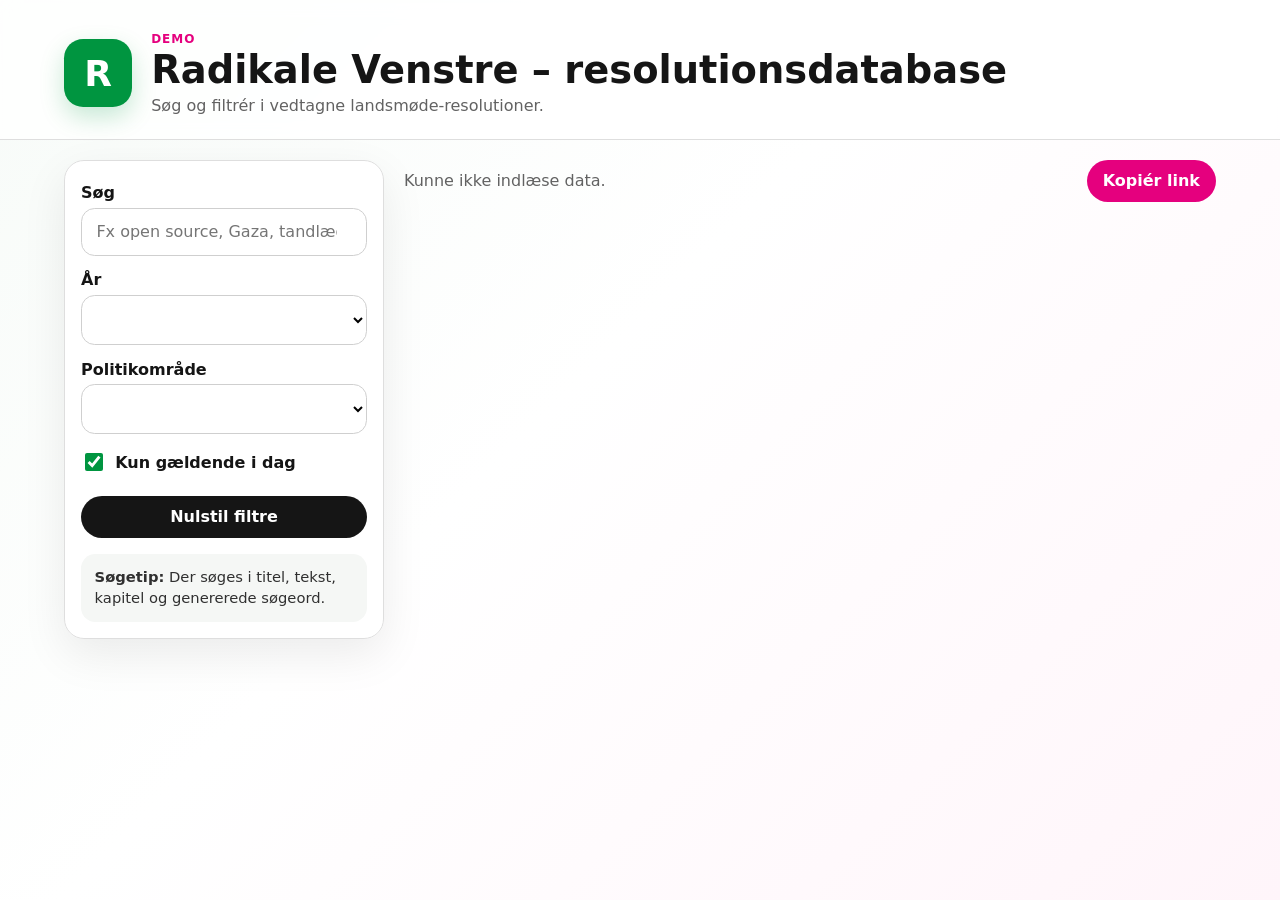
==== public/index.html @ 6293a239 "Add imported sources" ====
<!doctype html>
<html lang="da">
<head>
  <meta charset="utf-8" />
  <meta name="viewport" content="width=device-width, initial-scale=1" />
  <title>Radikale Venstre – resolutionsdatabase</title>
  <link rel="stylesheet" href="style.css" />
</head>
<body>
  <header class="site-header">
    <div class="brand-mark" aria-hidden="true">R</div>
    <div>
      <p class="eyebrow">Demo</p>
      <h1>Radikale Venstre – resolutionsdatabase</h1>
      <p class="lede">Søg og filtrér i vedtagne landsmøde-resolutioner.</p>
    </div>
  </header>

  <main class="layout">
    <aside class="panel filters" aria-label="Filtre">
      <label for="search">Søg</label>
      <input id="search" type="search" placeholder="Fx open source, Gaza, tandlæge…" autocomplete="off" />

      <div class="filter-row">
        <label for="year">År</label>
        <select id="year"></select>
      </div>

      <div class="filter-row">
        <label for="chapter">Politikområde</label>
        <select id="chapter"></select>
      </div>

      <label class="checkbox">
        <input id="activeOnly" type="checkbox" checked />
        Kun gældende i dag
      </label>

      <button id="reset" type="button">Nulstil filtre</button>

      <div class="hint">
        <strong>Søgetip:</strong> Der søges i titel, tekst, kapitel og genererede søgeord.
      </div>
    </aside>

    <section class="content">
      <div class="toolbar">
        <p id="summary" class="summary">Indlæser…</p>
        <button id="copyLink" type="button">Kopiér link</button>
      </div>
      <div id="results" class="results" aria-live="polite"></div>
    </section>
  </main>

  <dialog id="detailsDialog">
    <article class="details">
      <button class="close" id="closeDialog" aria-label="Luk">×</button>
      <p id="detailMeta" class="meta"></p>
      <h2 id="detailTitle"></h2>
      <div id="detailBody" class="body-text"></div>
      <div id="detailKeywords" class="tags"></div>
    </article>
  </dialog>

  <script src="app.js"></script>
</body>
</html>
---- public/style.css ----
/*
 * Radikale Venstre resolutions demo styling.
 *
 * The CSS is intentionally plain and framework-free. The page should look clean
 * enough for a prototype, but still be easy to inspect and modify in IntelliJ.
 * Colour variables are collected at the top so a later branding pass can adjust
 * the visual identity without hunting through the whole file.
 */

/* Global design tokens and typography. */
:root {
  --rv-green: #009540;
  --rv-magenta: #e5007e;
  --ink: #151515;
  --muted: #626262;
  --line: #dedede;
  --surface: #ffffff;
  --soft: #f5f7f5;
  --soft-magenta: #fff1f8;
  --shadow: 0 16px 45px rgba(0,0,0,.08);
  font-family: system-ui, -apple-system, BlinkMacSystemFont, "Segoe UI", sans-serif;
}

/* Predictable sizing makes the responsive layout easier to maintain. */
* { box-sizing: border-box; }

body {
  margin: 0;
  color: var(--ink);
  background: linear-gradient(135deg, #f7fbf8 0%, #ffffff 44%, #fff5fa 100%);
  min-height: 100vh;
}

/* Header: party mark, page title and short explanatory text. */
.site-header {
  display: flex;
  gap: 1.2rem;
  align-items: center;
  padding: 2rem clamp(1rem, 5vw, 4rem) 1.5rem;
  border-bottom: 1px solid var(--line);
  background: rgba(255,255,255,.82);
  backdrop-filter: blur(10px);
}

.brand-mark {
  display: grid;
  place-items: center;
  width: 4.25rem;
  height: 4.25rem;
  border-radius: 1.2rem;
  background: var(--rv-green);
  color: white;
  font-weight: 850;
  font-size: 2.25rem;
  box-shadow: 0 10px 25px rgba(0,149,64,.22);
}

h1 { margin: 0; font-size: clamp(1.7rem, 3vw, 2.75rem); line-height: 1.05; }
.eyebrow { margin: 0 0 .25rem; color: var(--rv-magenta); font-weight: 750; text-transform: uppercase; letter-spacing: .08em; font-size: .75rem; }
.lede { margin: .35rem 0 0; color: var(--muted); }

/* Main two-column layout: sticky filters on the left, results on the right. */
.layout {
  display: grid;
  grid-template-columns: minmax(240px, 320px) 1fr;
  gap: 1.25rem;
  padding: 1.25rem clamp(1rem, 5vw, 4rem) 3rem;
}

.panel, .result-card, dialog article {
  background: rgba(255,255,255,.94);
  border: 1px solid var(--line);
  border-radius: 1.25rem;
  box-shadow: var(--shadow);
}

/* Filter panel stays visible on larger screens while users scroll results. */
.filters {
  position: sticky;
  top: 1rem;
  align-self: start;
  padding: 1rem;
}

label { display: block; font-weight: 720; margin: .4rem 0 .35rem; }
/* Form controls are deliberately large for quick filtering during demos. */
input[type="search"], select {
  width: 100%;
  border: 1px solid #cfcfcf;
  border-radius: .85rem;
  padding: .85rem .9rem;
  font: inherit;
  background: white;
}

input[type="search"]:focus, select:focus {
  outline: 3px solid rgba(229,0,126,.18);
  border-color: var(--rv-magenta);
}

.filter-row { margin-top: .9rem; }
.checkbox { display: flex; gap: .6rem; align-items: center; margin-top: 1rem; font-weight: 620; }
.checkbox input { width: 1.1rem; height: 1.1rem; accent-color: var(--rv-green); }
button {
  border: 0;
  border-radius: 999px;
  padding: .72rem 1rem;
  font: inherit;
  font-weight: 760;
  cursor: pointer;
  background: var(--rv-green);
  color: white;
}
#reset { width: 100%; margin-top: 1rem; background: var(--ink); }
#copyLink { background: var(--rv-magenta); white-space: nowrap; }
button:hover { filter: brightness(.96); }

.hint {
  margin-top: 1rem;
  padding: .85rem;
  border-radius: .9rem;
  color: #303030;
  background: var(--soft);
  font-size: .92rem;
  line-height: 1.4;
}

/* Result toolbar: count summary and shareable-link button. */
.toolbar {
  display: flex;
  align-items: center;
  justify-content: space-between;
  gap: 1rem;
  margin-bottom: 1rem;
}
.summary { color: var(--muted); margin: 0; }
.results { display: grid; gap: .85rem; }

/* Individual result cards in the search result list. */
.result-card {
  padding: 1rem;
  display: grid;
  gap: .6rem;
}
.result-card h2 {
  margin: 0;
  font-size: 1.1rem;
}
.result-card h2 button {
  all: unset;
  cursor: pointer;
  font-weight: 810;
  line-height: 1.25;
}
.result-card h2 button:hover { color: var(--rv-magenta); }
.meta { color: var(--muted); font-size: .9rem; margin: 0; }
.excerpt { margin: 0; color: #282828; line-height: 1.48; }
mark { background: #ffe066; padding: 0 .08em; border-radius: .2em; }
.tags { display: flex; flex-wrap: wrap; gap: .35rem; }
.tag {
  border-radius: 999px;
  background: var(--soft-magenta);
  color: #7c0044;
  padding: .28rem .55rem;
  font-size: .78rem;
  font-weight: 680;
}
.valid { color: var(--rv-green); font-weight: 760; }
.expired { color: #8b3b00; font-weight: 760; }

.empty {
  padding: 2rem;
  text-align: center;
  border: 1px dashed var(--line);
  border-radius: 1.25rem;
  background: rgba(255,255,255,.8);
  color: var(--muted);
}

/* Native dialog element used for full resolution details. */
dialog {
  width: min(860px, calc(100vw - 2rem));
  border: 0;
  padding: 0;
  background: transparent;
}
dialog::backdrop { background: rgba(0,0,0,.42); }
.details { position: relative; padding: 1.3rem; max-height: 82vh; overflow: auto; }
.details h2 { margin: .2rem 2rem 1rem 0; }
.close {
  position: absolute;
  top: .85rem;
  right: .85rem;
  width: 2.2rem;
  height: 2.2rem;
  padding: 0;
  background: var(--ink);
  font-size: 1.5rem;
}
.body-text { white-space: pre-wrap; line-height: 1.6; }

/* Single-column layout on phones and narrow windows. */
@media (max-width: 760px) {
  /* Header: party mark, page title and short explanatory text. */
.site-header { align-items: flex-start; }
  .brand-mark { width: 3.2rem; height: 3.2rem; font-size: 1.7rem; border-radius: .95rem; }
  /* Main two-column layout: sticky filters on the left, results on the right. */
.layout { grid-template-columns: 1fr; }
  /* Filter panel stays visible on larger screens while users scroll results. */
.filters { position: static; }
  /* Result toolbar: count summary and shareable-link button. */
.toolbar { align-items: stretch; flex-direction: column; }
  #copyLink { width: 100%; }
}
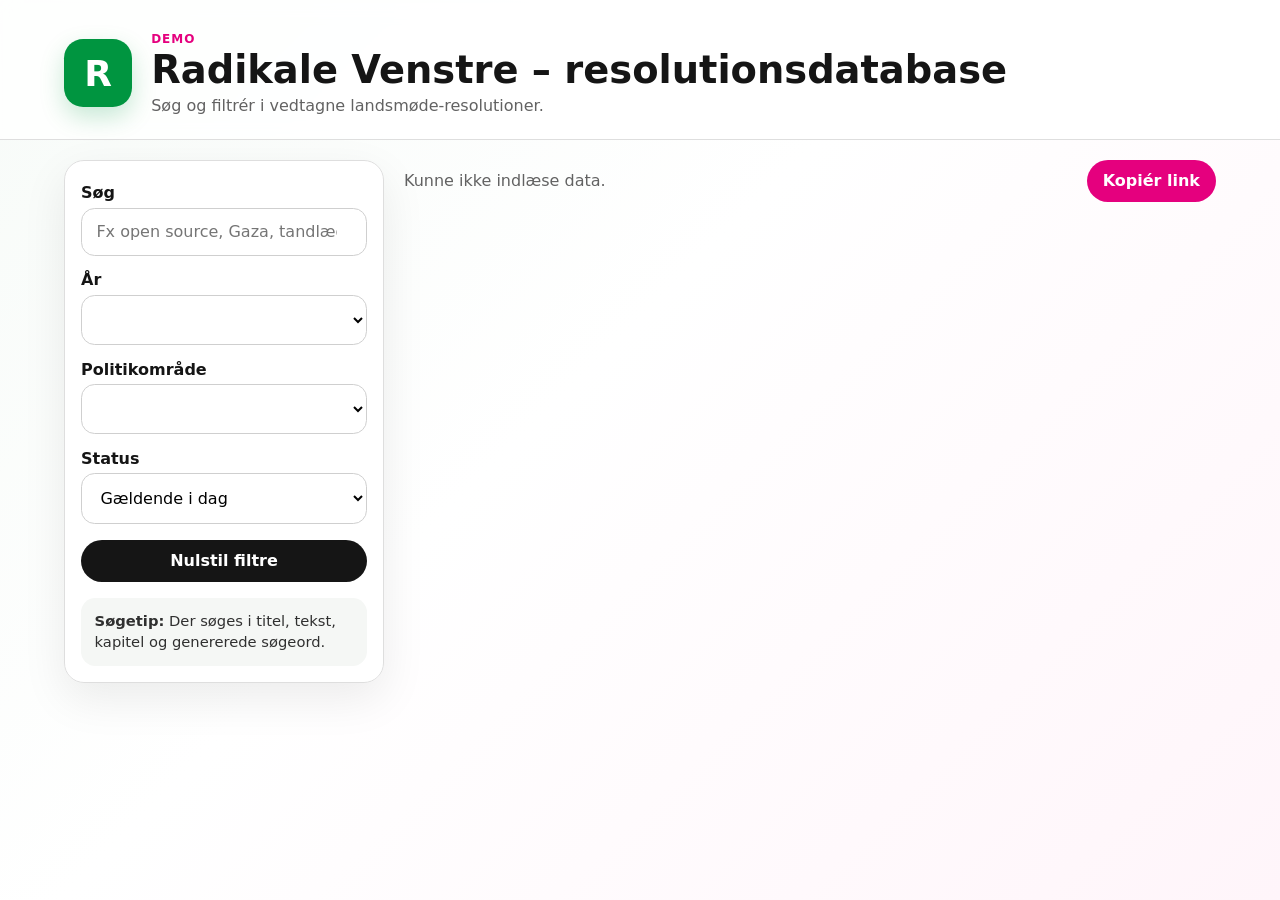
==== commit 6cca0a7b: "Ændret til at have fire status for resolutionsgyldighed" ====
--- a/public/index.html
+++ b/public/index.html
@@ -31,10 +31,15 @@
         <select id="chapter"></select>
       </div>
 
-      <label class="checkbox">
-        <input id="activeOnly" type="checkbox" checked />
-        Kun gældende i dag
-      </label>
+      <div class="filter-row">
+        <label for="status">Status</label>
+        <select id="status">
+          <option value="current">Gældende i dag</option>
+          <option value="all">Alle</option>
+          <option value="expires-this-year">Udløber i år</option>
+          <option value="expired">Ikke længere gældende</option>
+        </select>
+      </div>
 
       <button id="reset" type="button">Nulstil filtre</button>
 
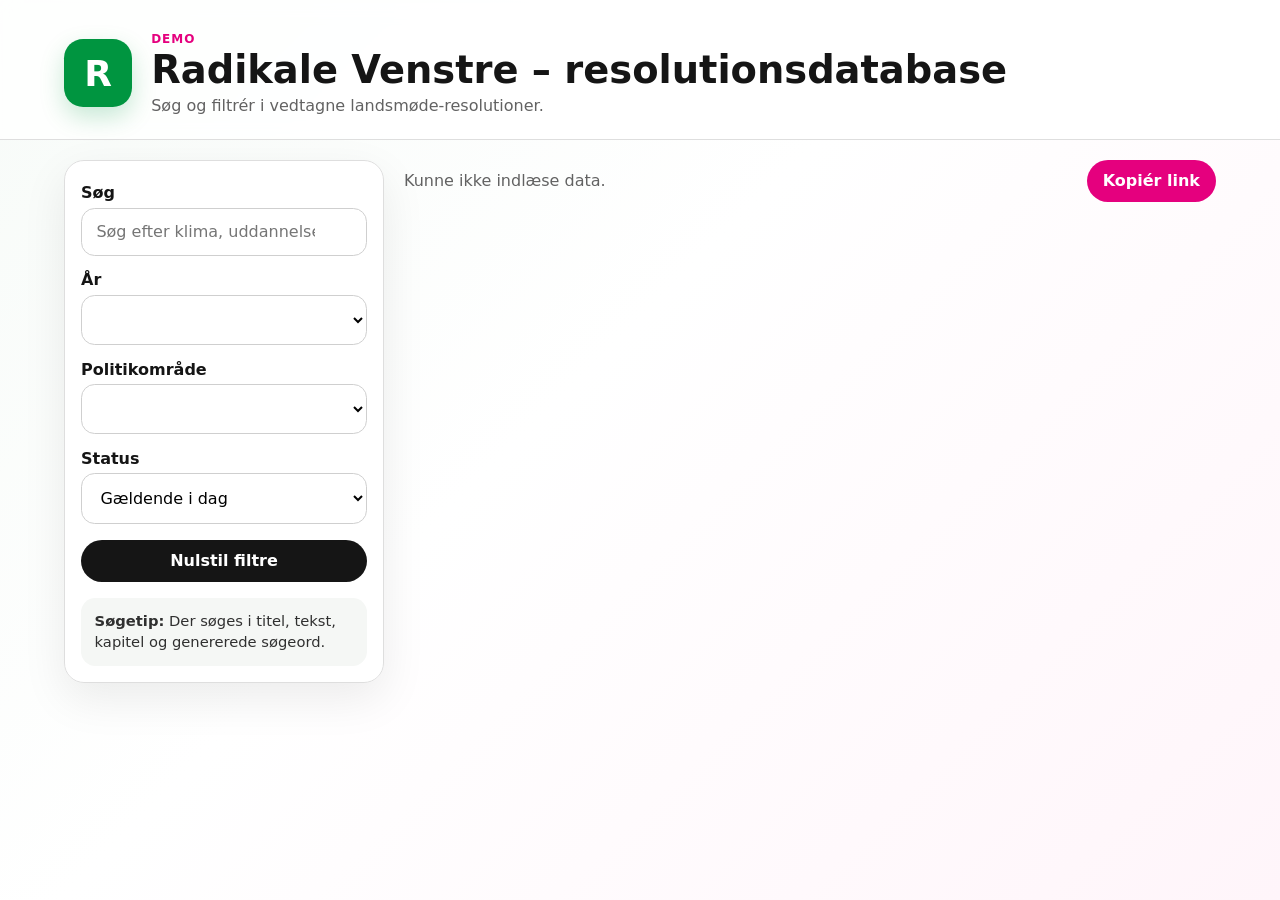
==== commit b8ae1df9: "Første skud på noget autocomplete i søgefeltet. Ikke helt termer nok" ====
--- a/public/index.html
+++ b/public/index.html
@@ -19,7 +19,27 @@
   <main class="layout">
     <aside class="panel filters" aria-label="Filtre">
       <label for="search">Søg</label>
-      <input id="search" type="search" placeholder="Fx open source, Gaza, tandlæge…" autocomplete="off" />
+      <input
+        id="search"
+        type="search"
+        list="searchSuggestions"
+        placeholder="Søg efter klima, uddannelse, demokrati, sundhed, EU …"
+        autocomplete="off"
+      />
+      <datalist id="searchSuggestions">
+        <option value="klima"></option>
+        <option value="uddannelse"></option>
+        <option value="demokrati"></option>
+        <option value="sundhed"></option>
+        <option value="EU"></option>
+        <option value="børn"></option>
+        <option value="unge"></option>
+        <option value="arbejdsmarked"></option>
+        <option value="integration"></option>
+        <option value="natur"></option>
+        <option value="trafik"></option>
+        <option value="økonomi"></option>
+      </datalist>
 
       <div class="filter-row">
         <label for="year">År</label>
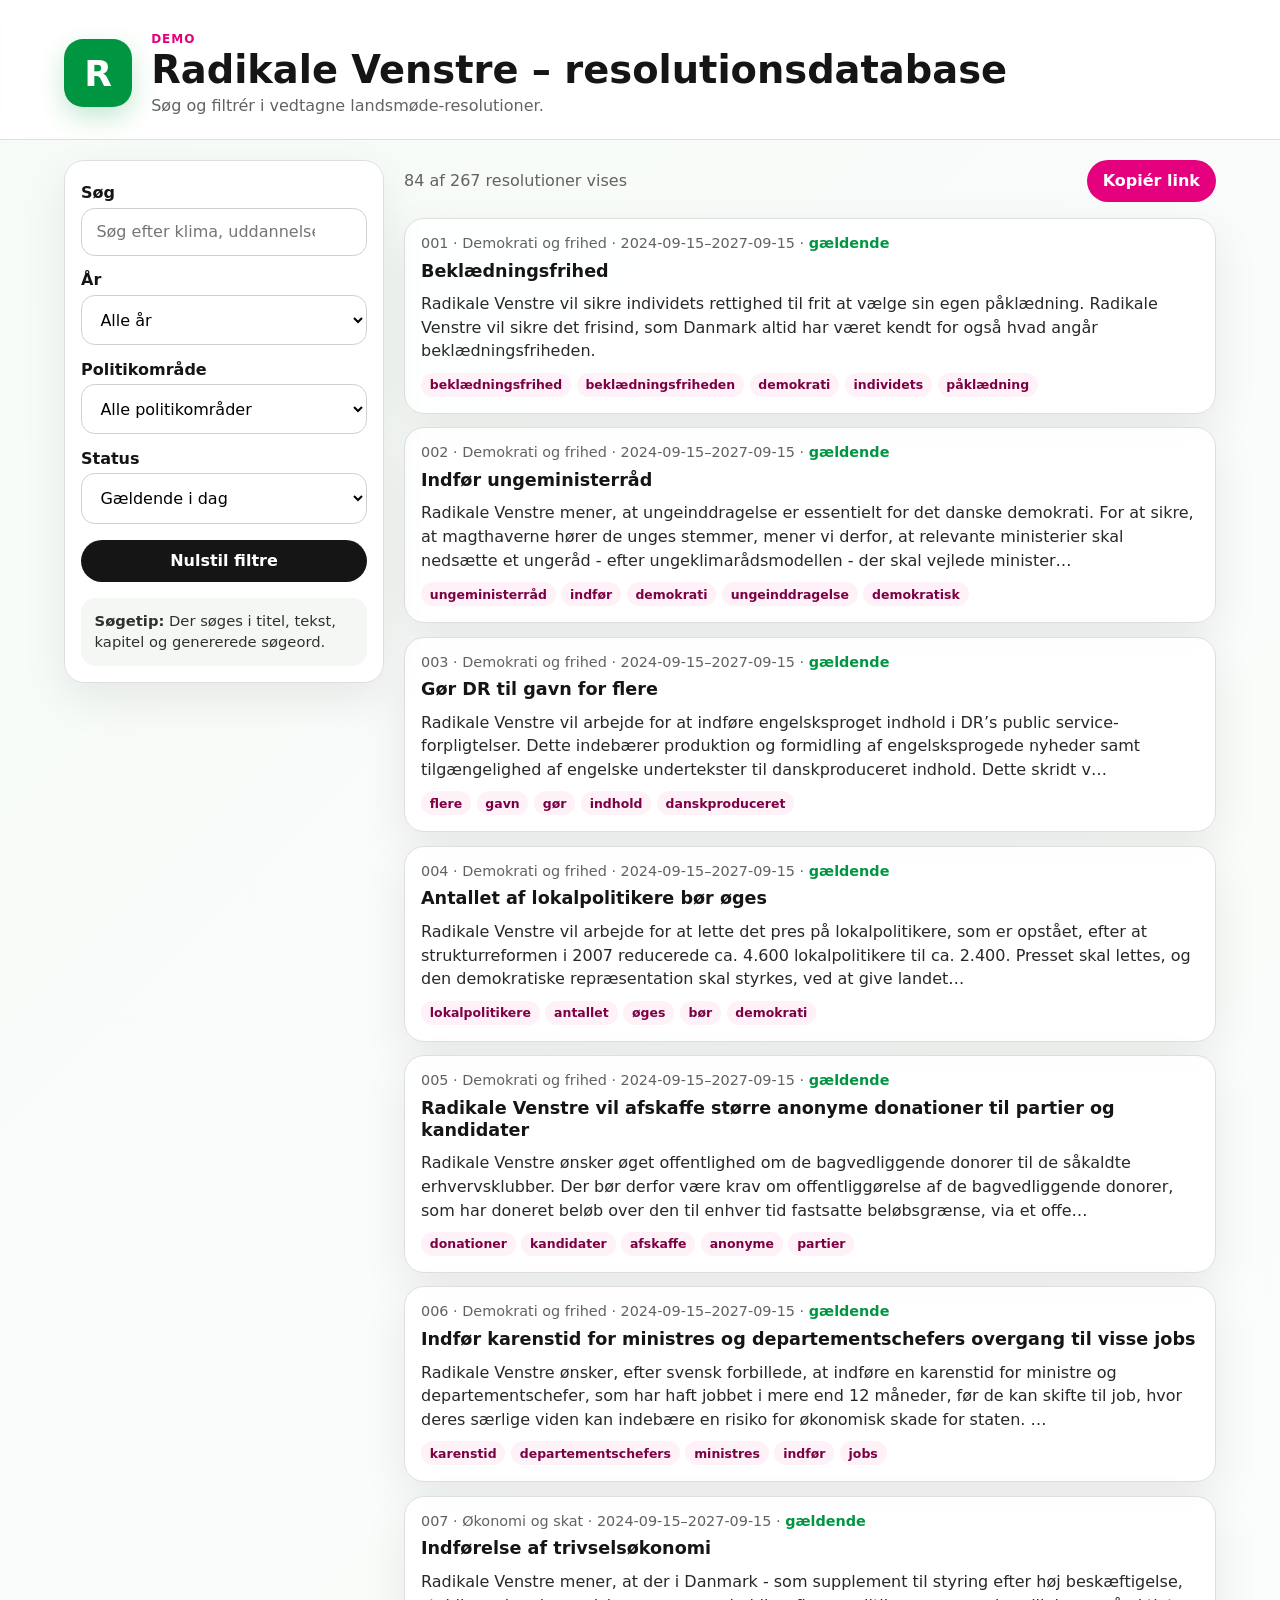
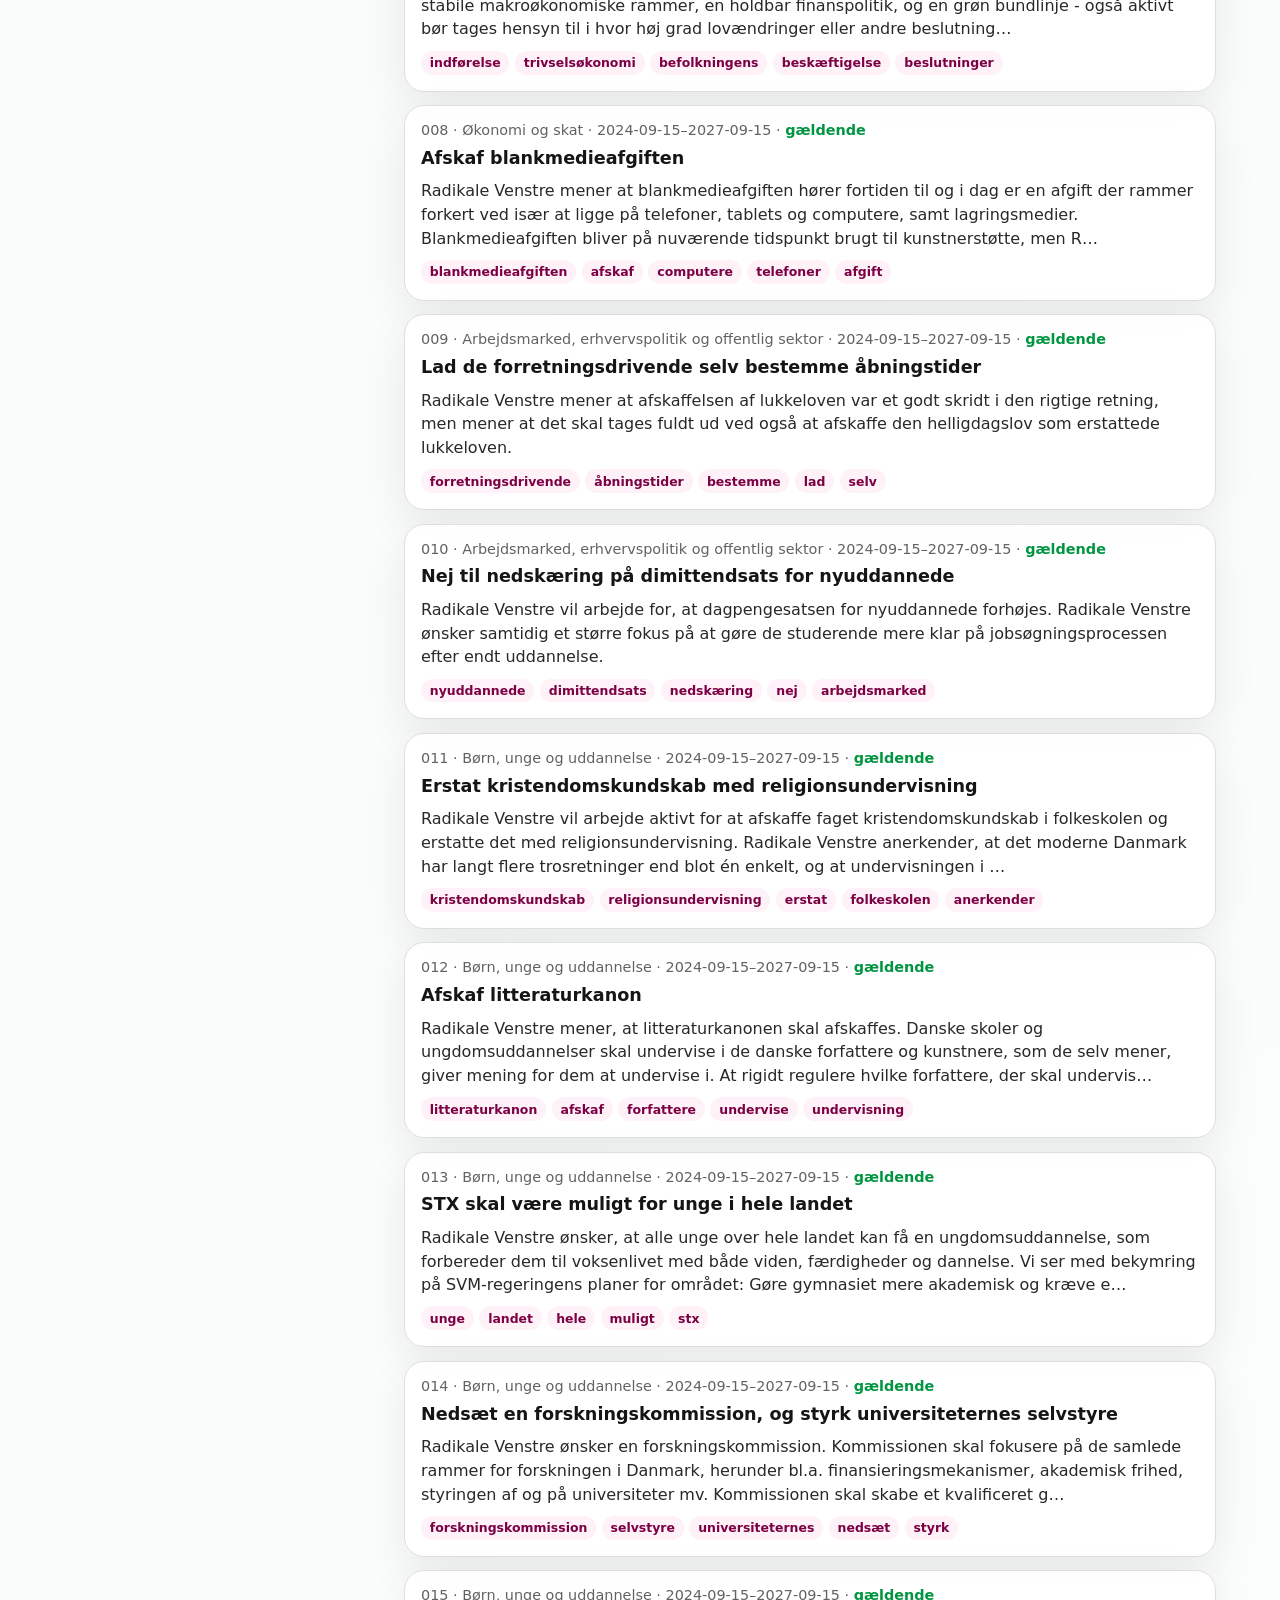
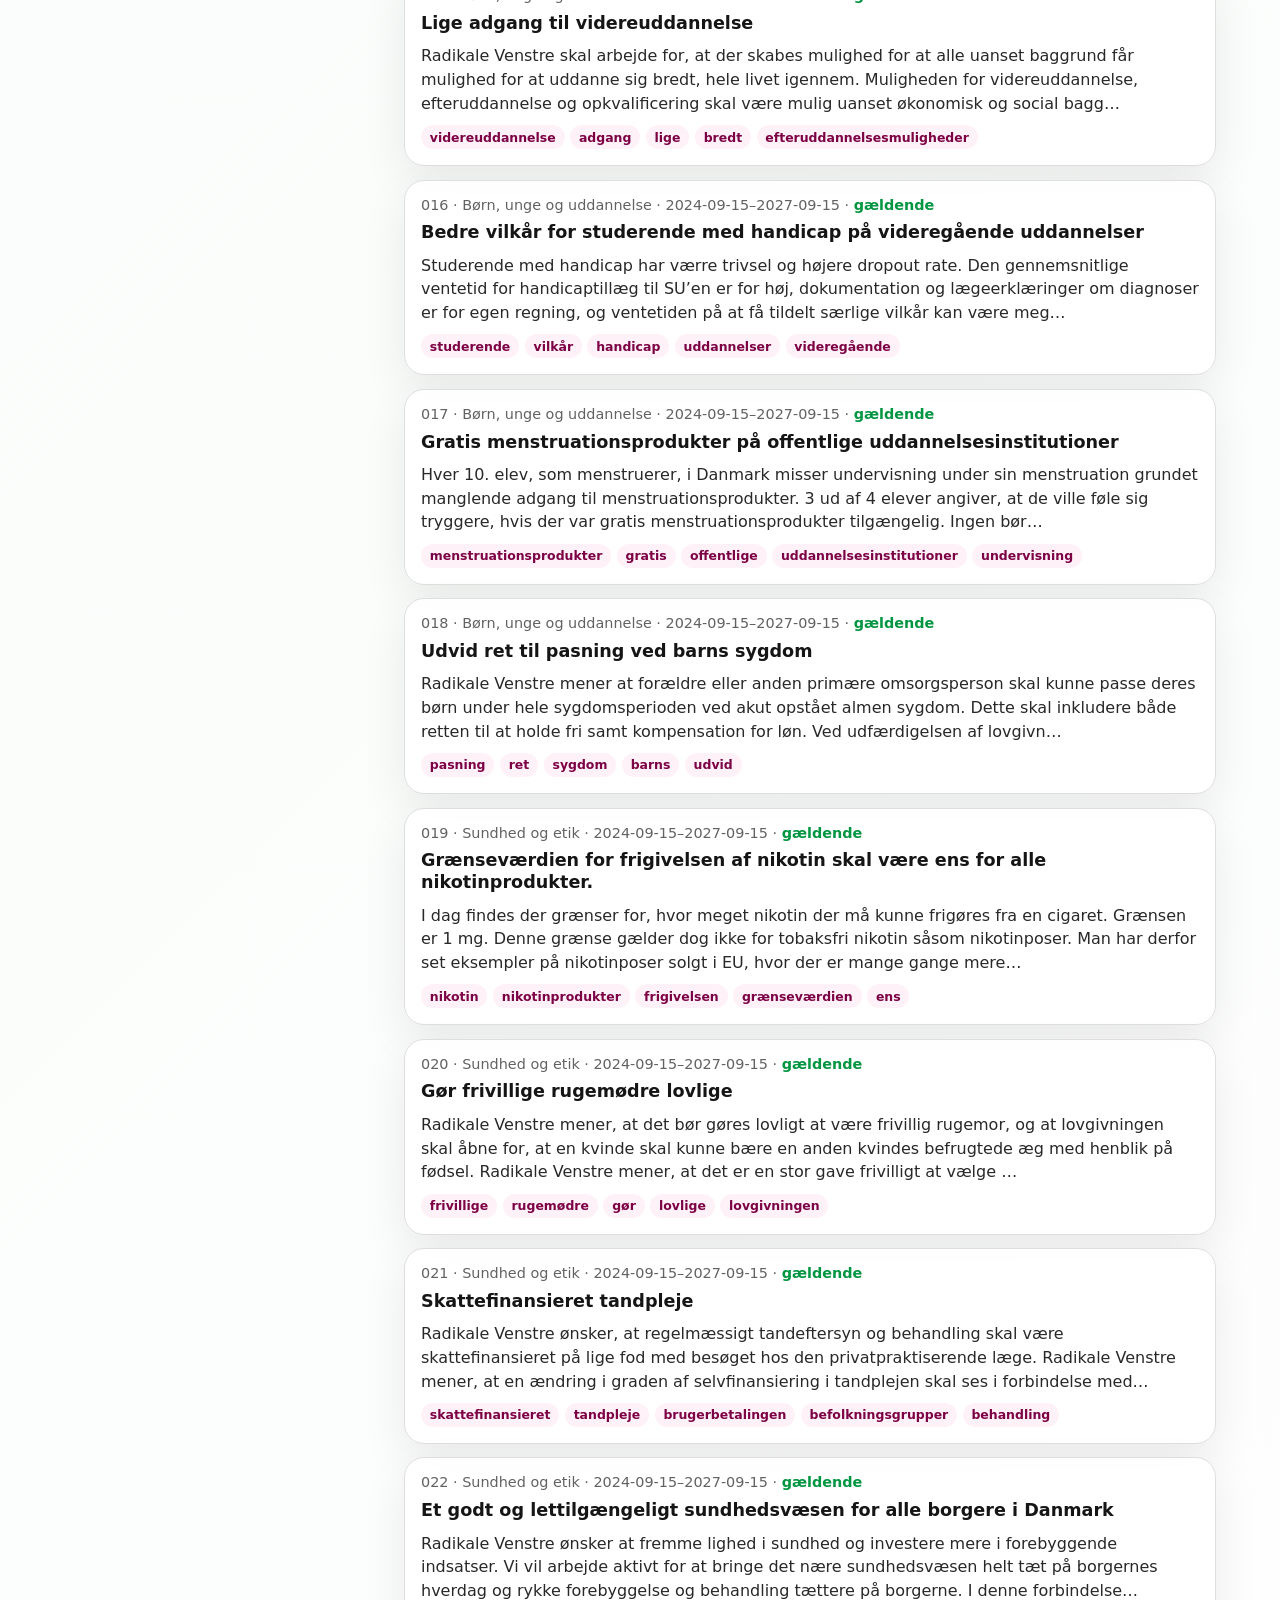
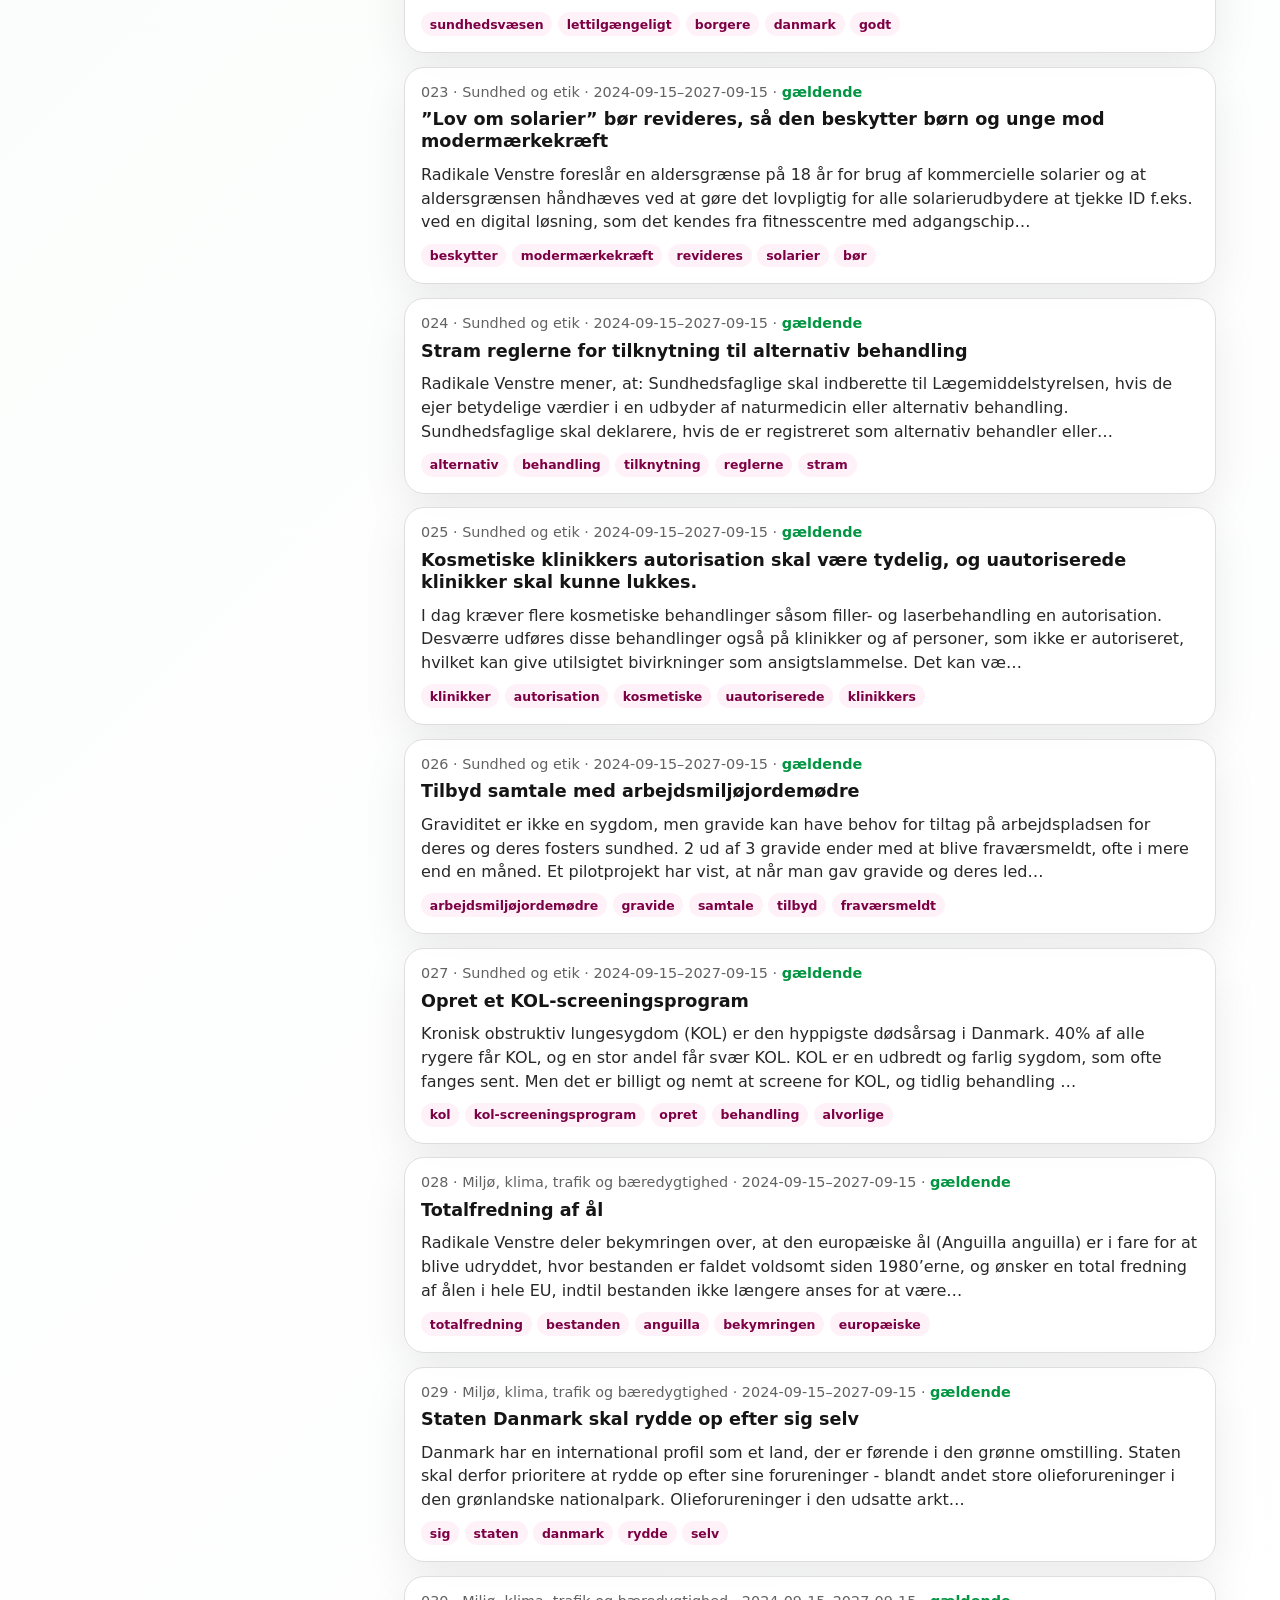
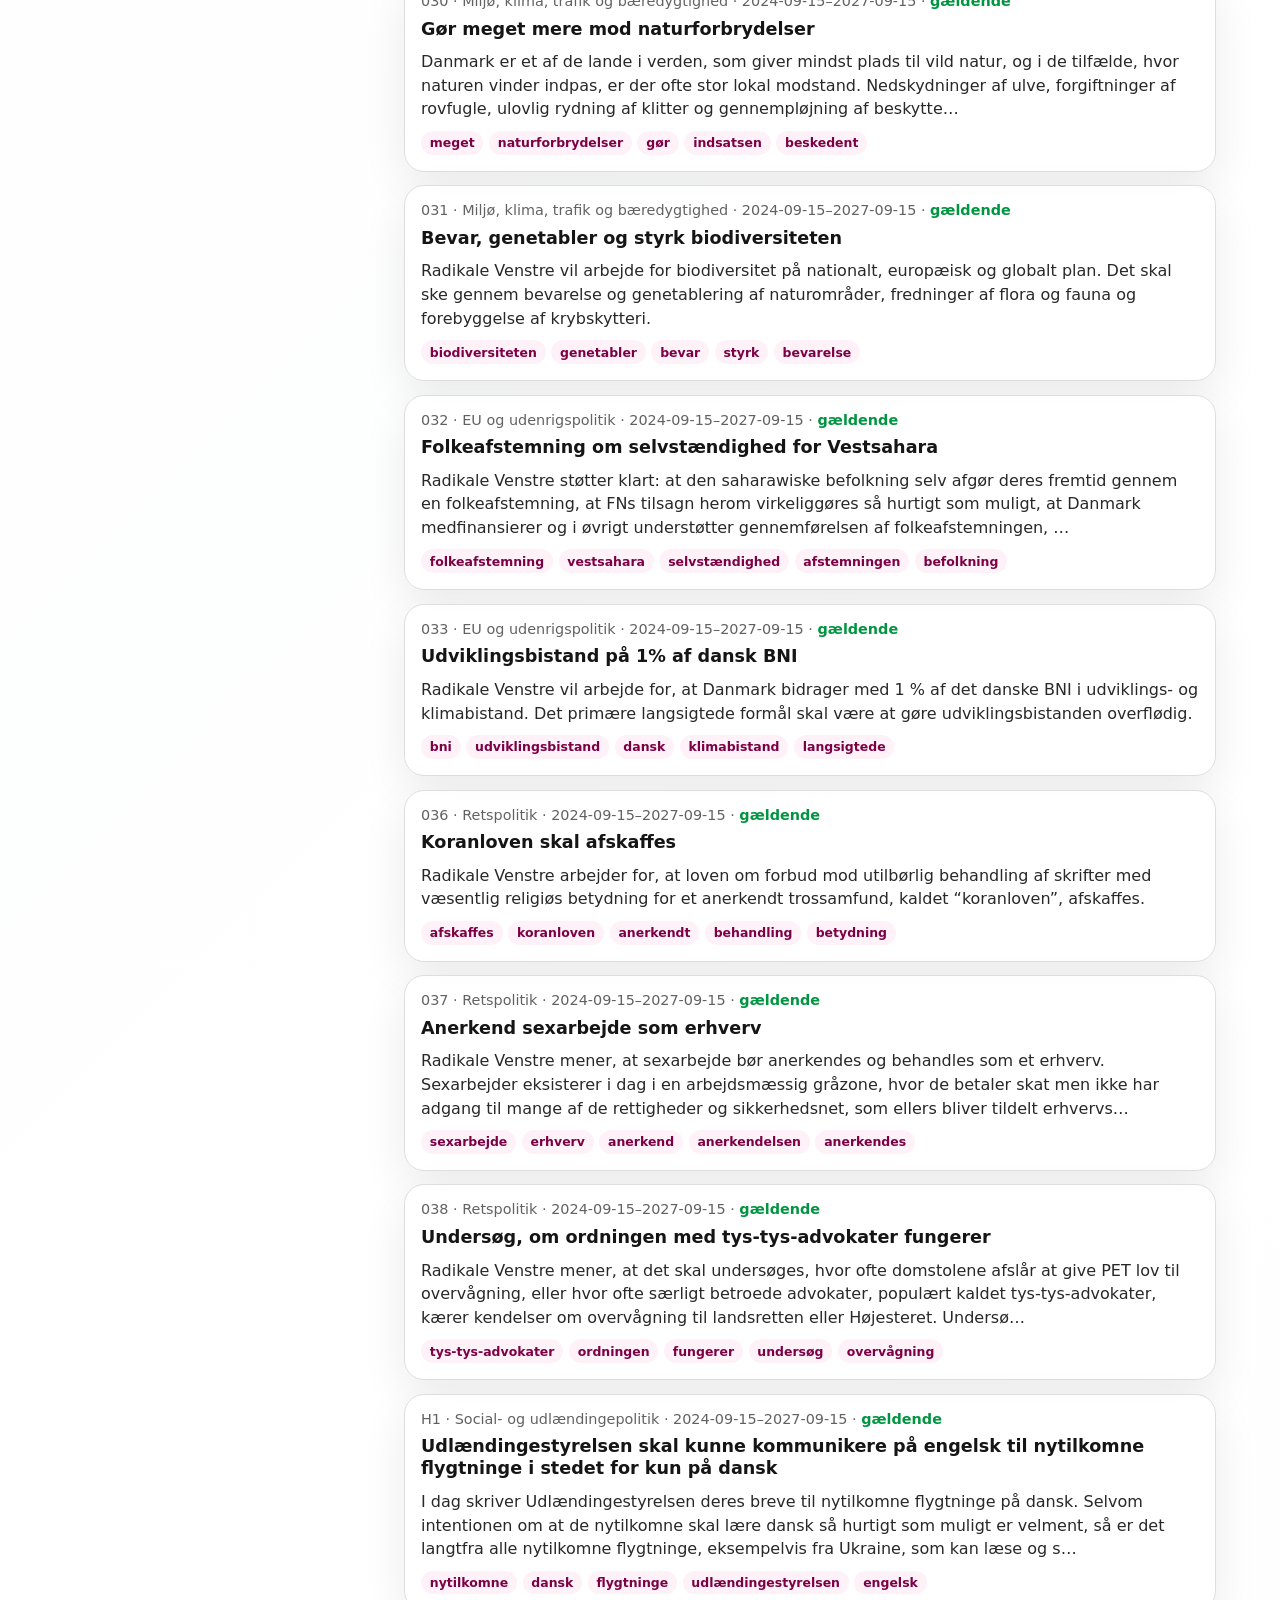
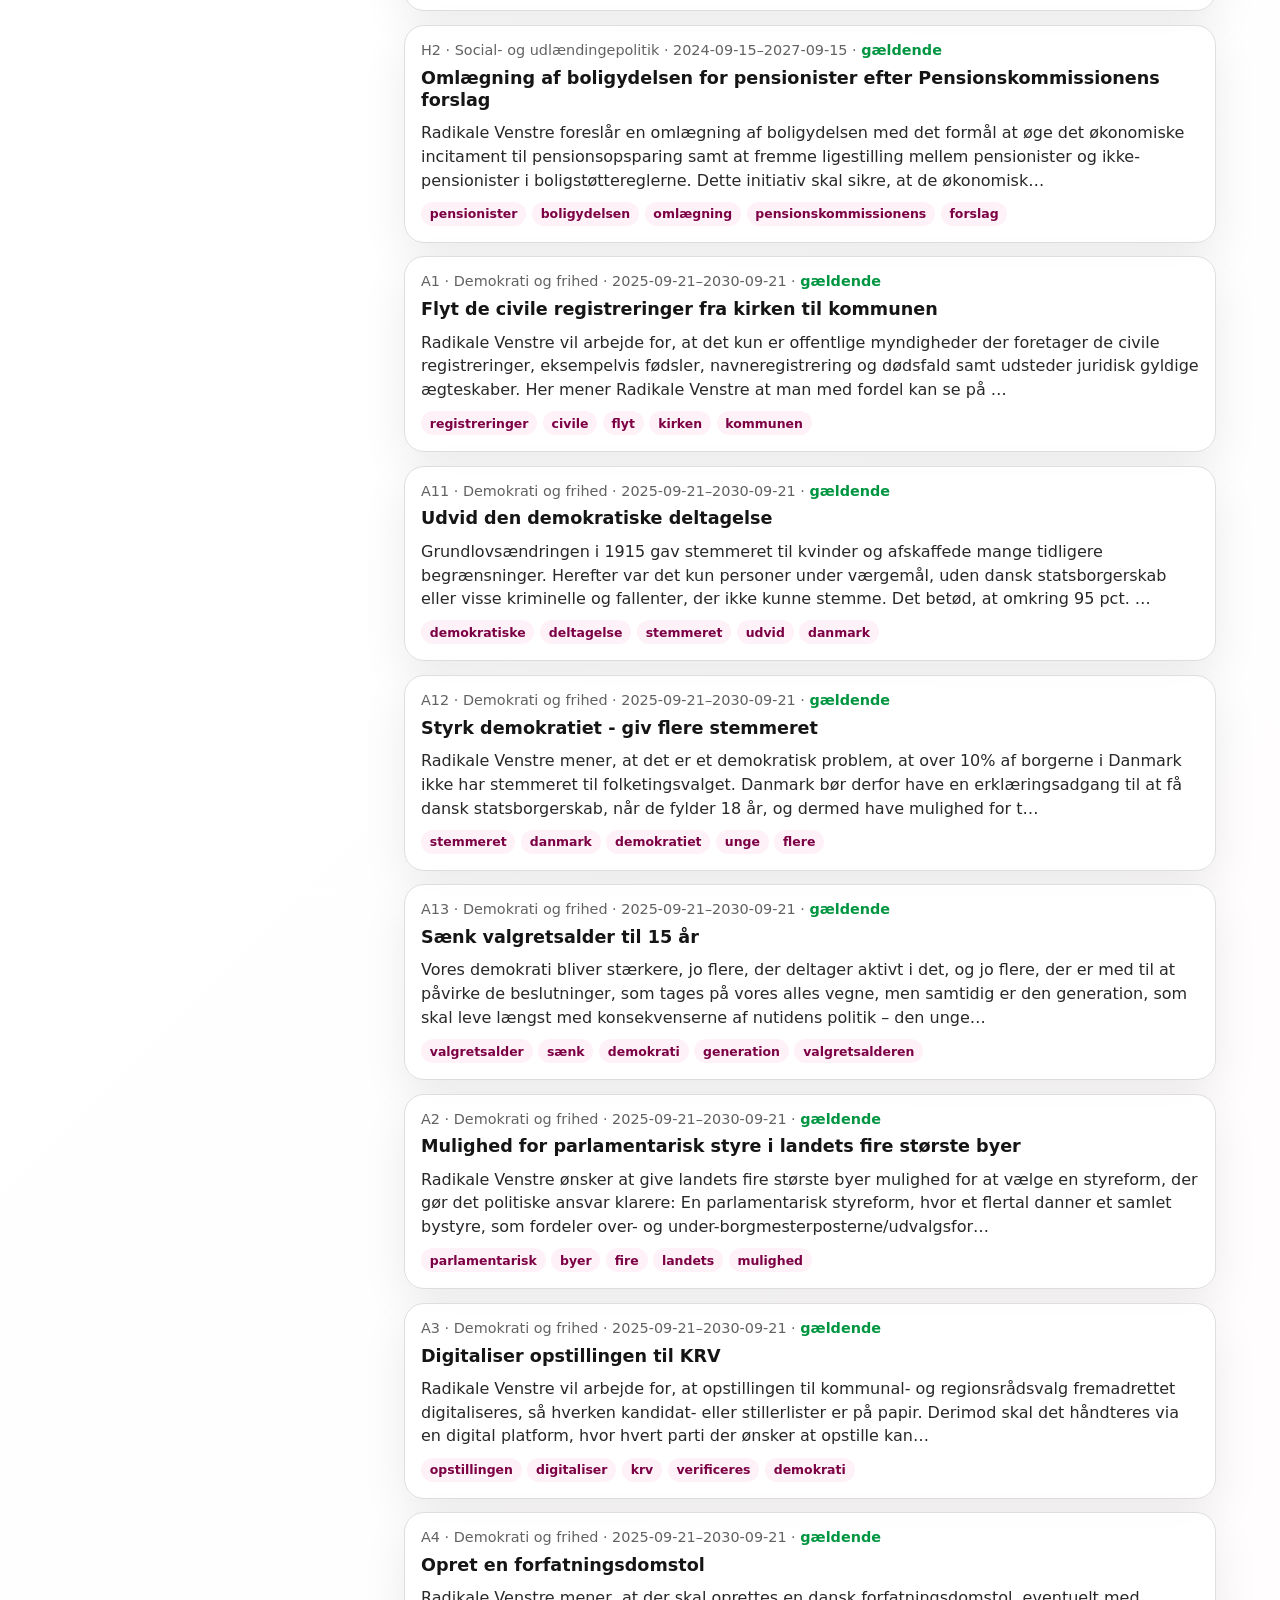
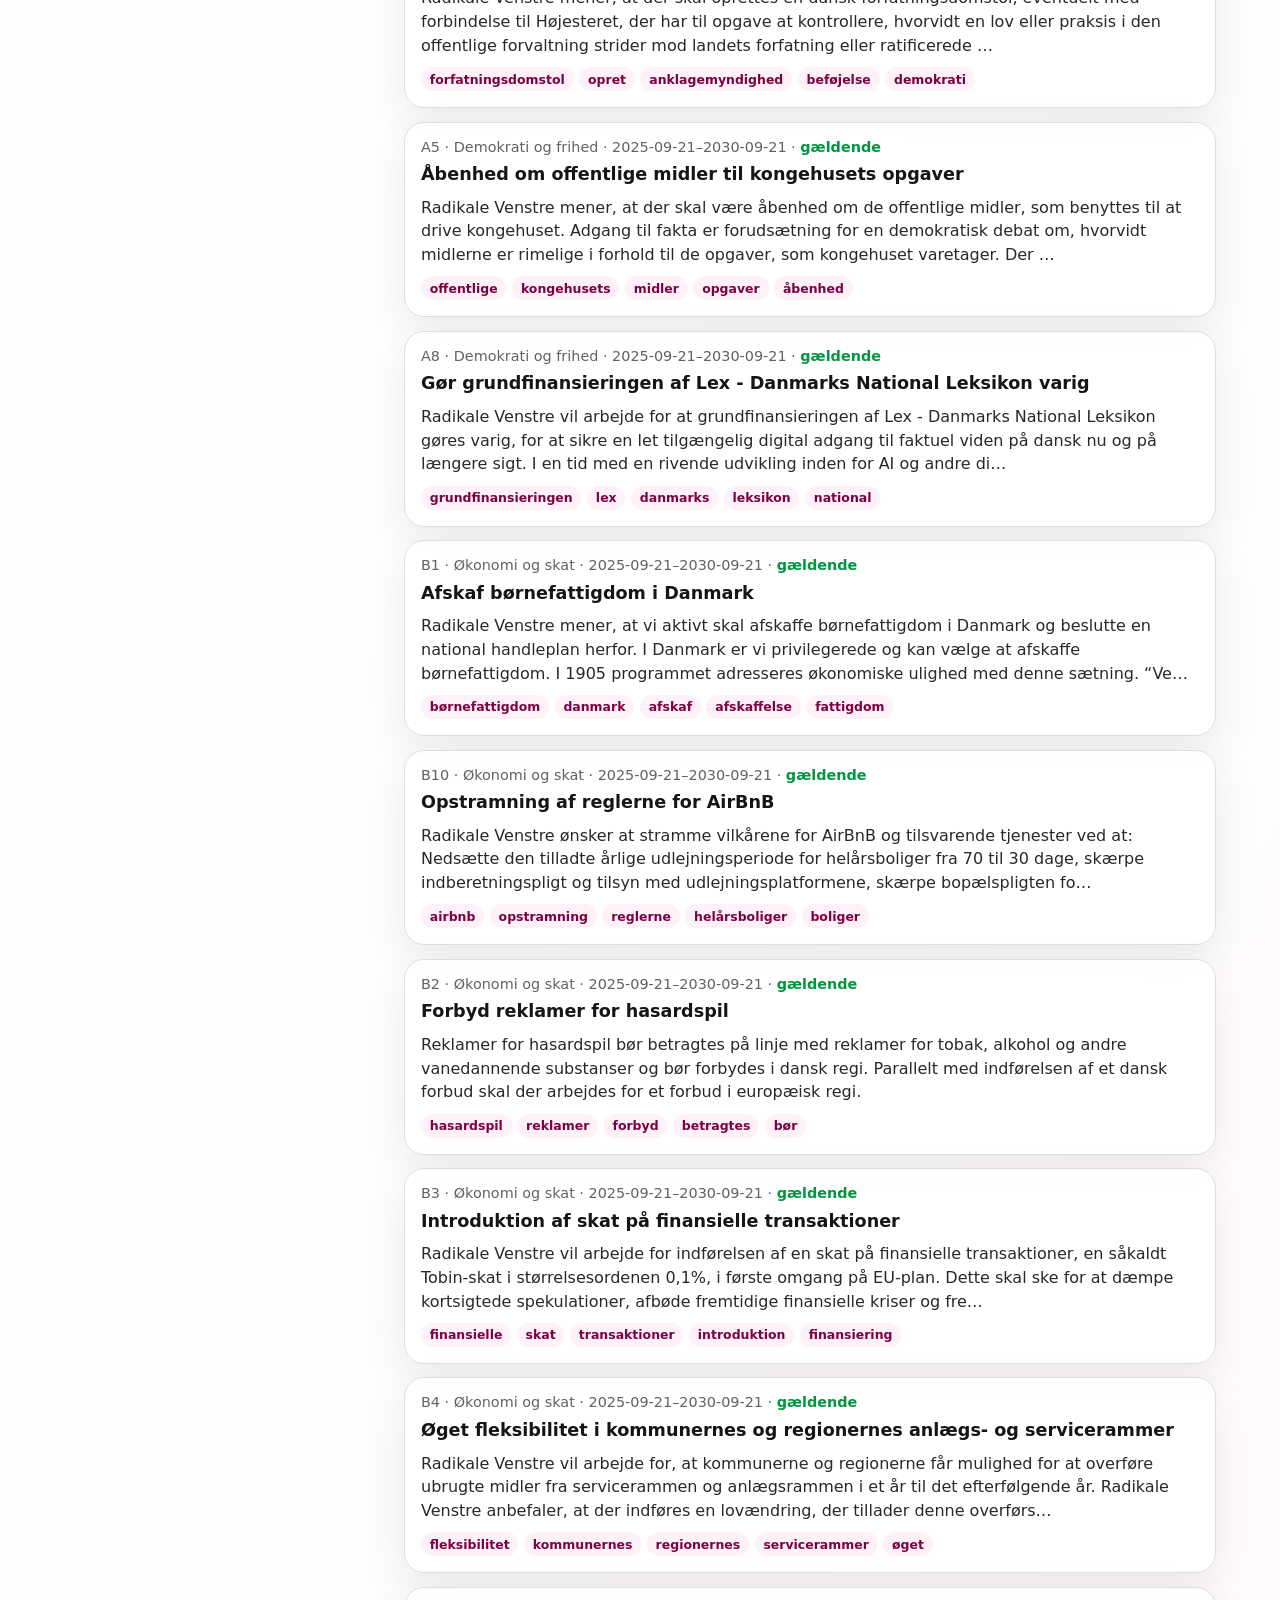
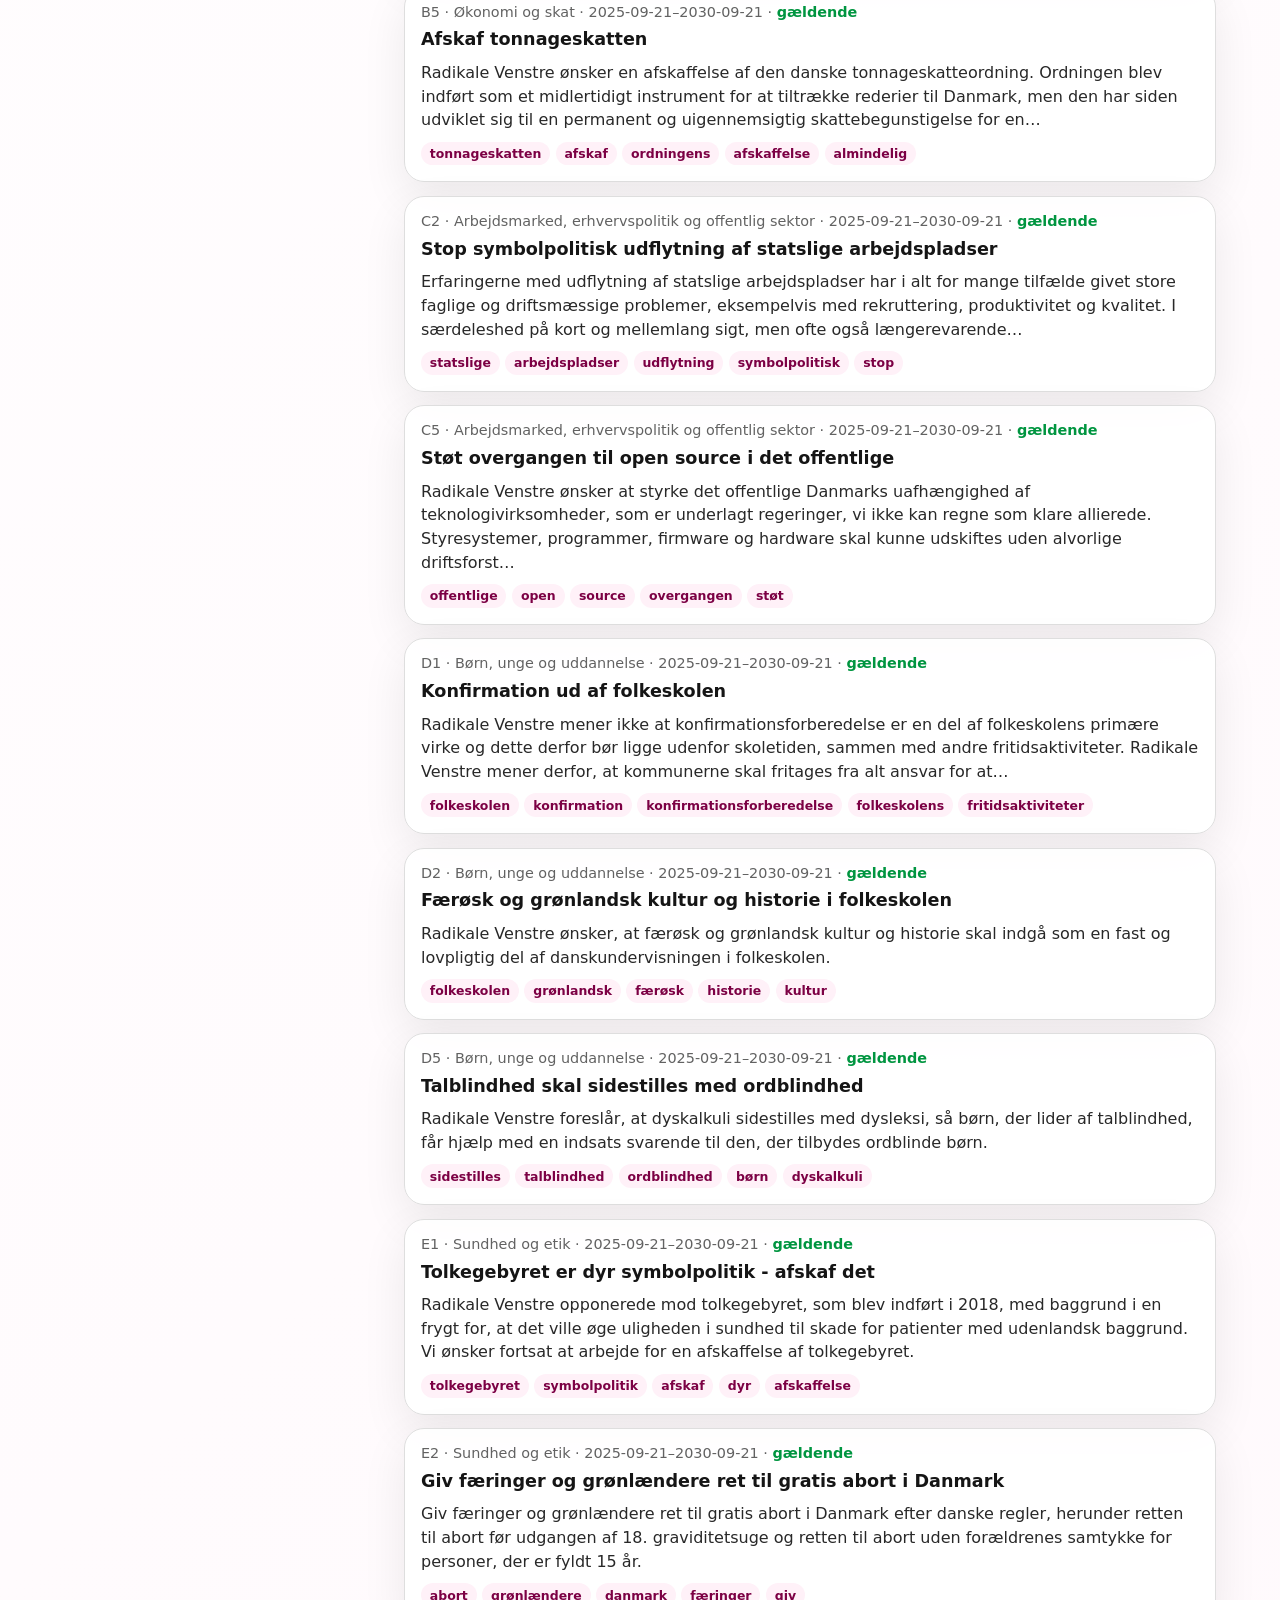
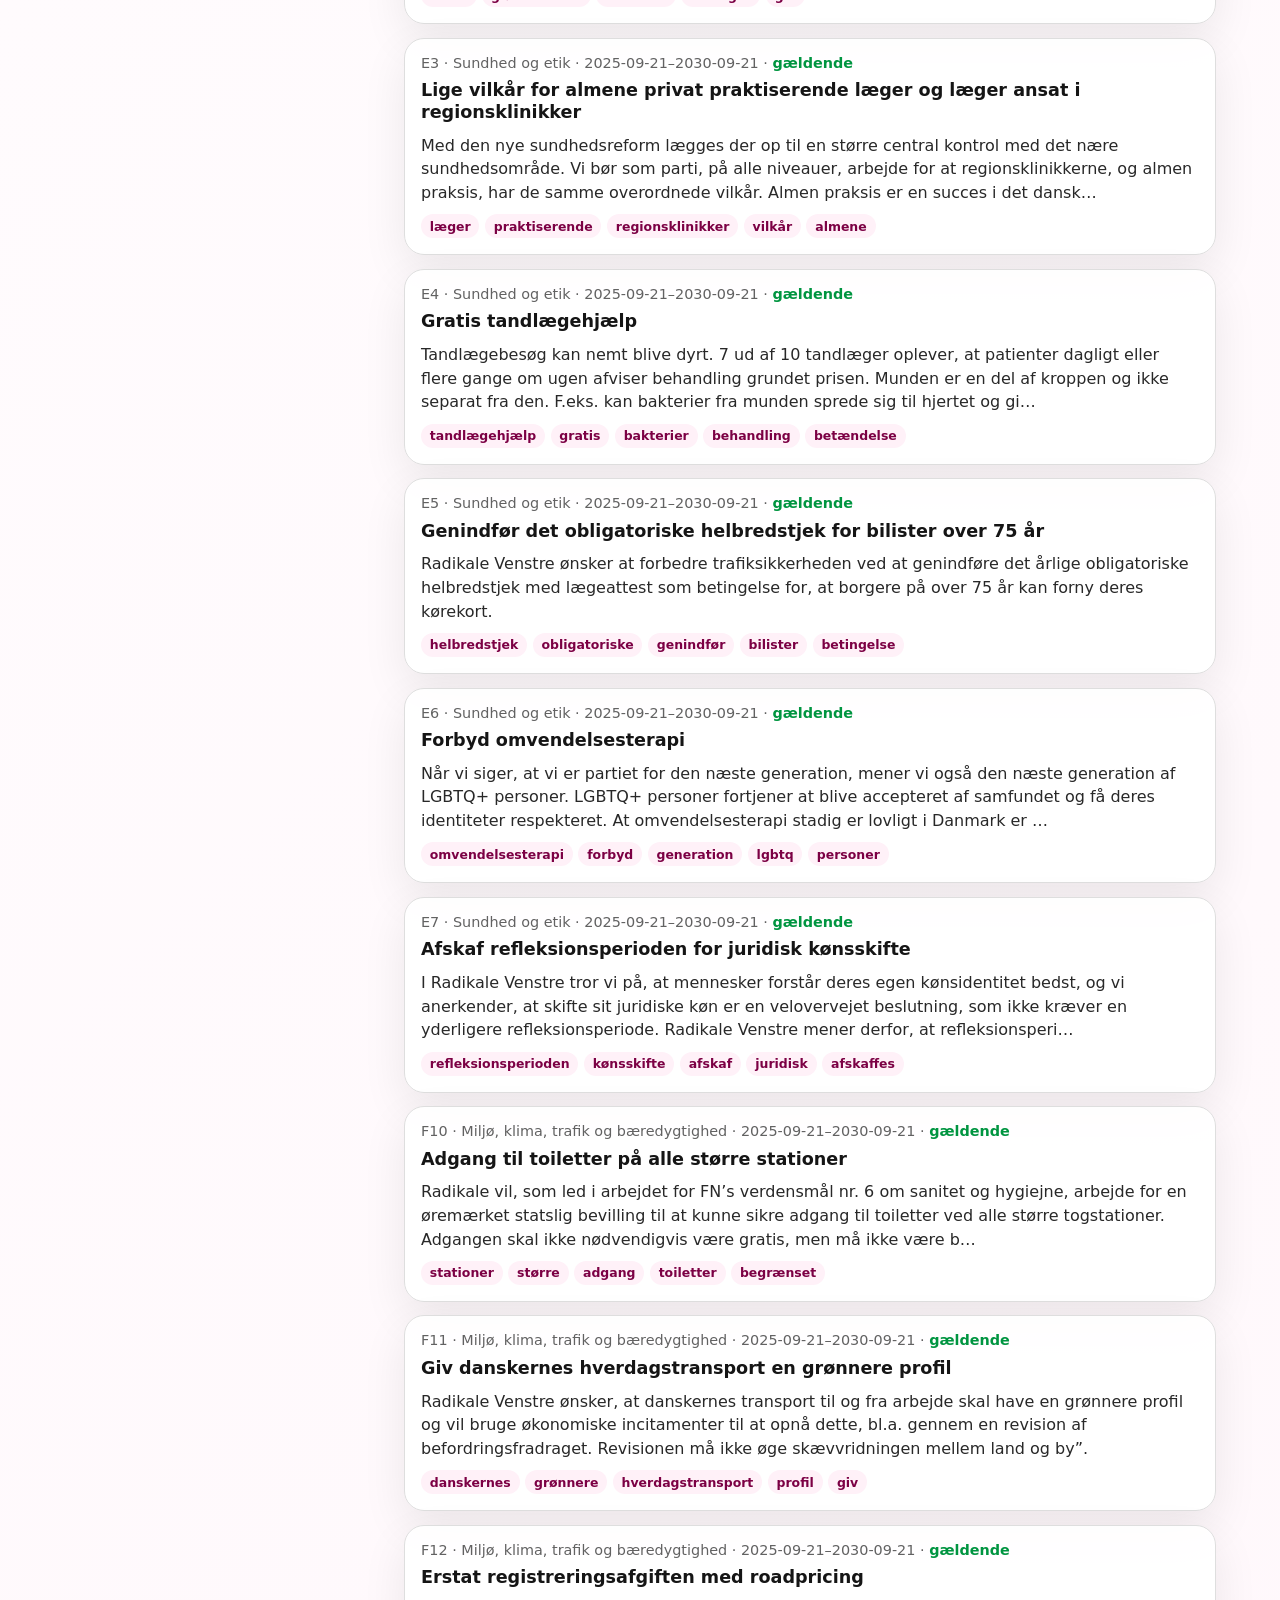
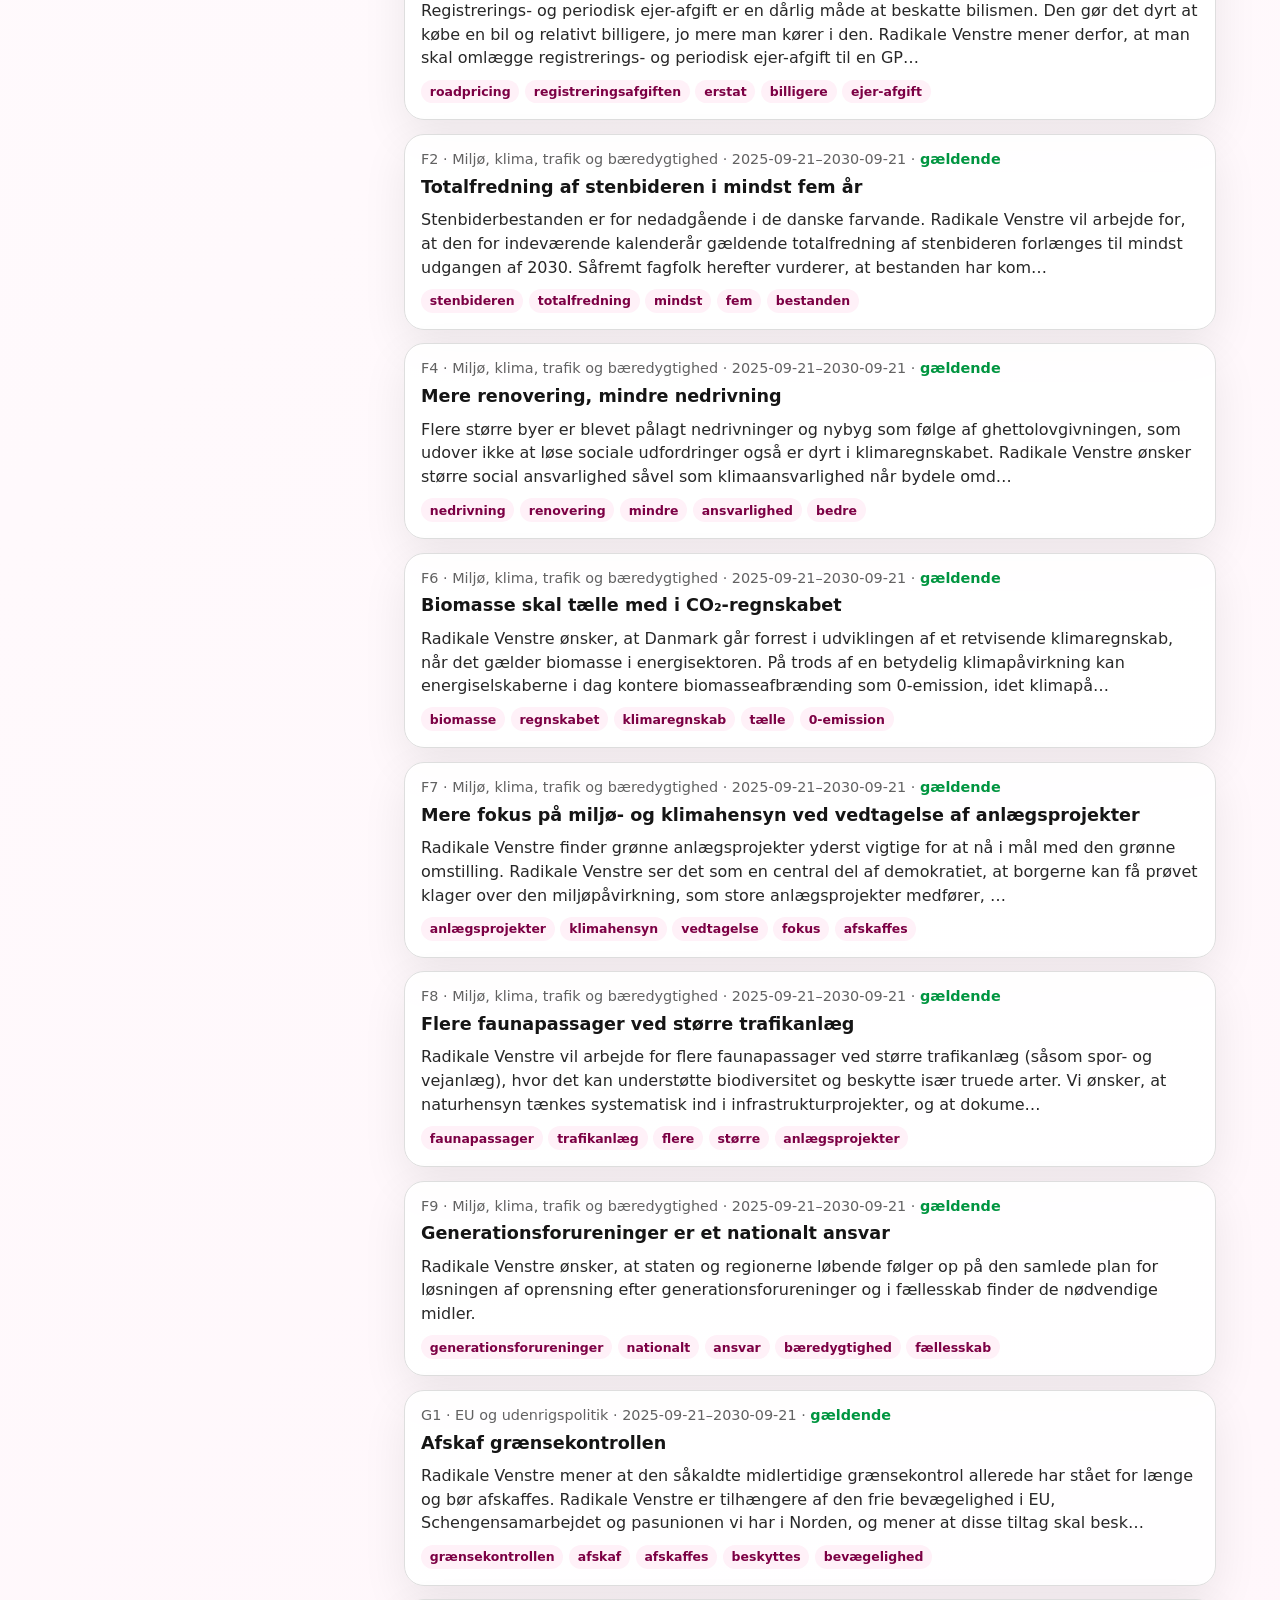
==== commit 92a4982c: "Ændringer til mobil UI" ====
--- a/public/index.html
+++ b/public/index.html
@@ -3,6 +3,10 @@
 <head>
   <meta charset="utf-8" />
   <meta name="viewport" content="width=device-width, initial-scale=1" />
+  <meta
+    http-equiv="Content-Security-Policy"
+    content="default-src 'self'; script-src 'self'; style-src 'self'; img-src 'self'; connect-src 'self'; object-src 'none'; base-uri 'none'; form-action 'none'"
+  />
   <title>Radikale Venstre – resolutionsdatabase</title>
   <link rel="stylesheet" href="style.css" />
 </head>
@@ -27,19 +31,263 @@
         autocomplete="off"
       />
       <datalist id="searchSuggestions">
+        <option value="16 års valgret"></option>
+        <option value="abort"></option>
+        <option value="adoption"></option>
+        <option value="adgang til toiletter"></option>
+        <option value="Airbnb"></option>
+        <option value="aktiv dødshjælp"></option>
+        <option value="aktiv erindringspolitik"></option>
+        <option value="almen praksis"></option>
+        <option value="almene boliger"></option>
+        <option value="anonyme donationer"></option>
+        <option value="anpartsselskaber"></option>
+        <option value="arbejdskraft"></option>
+        <option value="arbejdsmarked"></option>
+        <option value="arbejdsmiljø"></option>
+        <option value="arbejdsmiljøjordemødre"></option>
+        <option value="arktis"></option>
+        <option value="arveafgift"></option>
+        <option value="atomvåbenfri zone"></option>
+        <option value="au pair"></option>
+        <option value="beklædningsfrihed"></option>
+        <option value="beskæftigelse"></option>
+        <option value="beskæftigelsesindsats"></option>
+        <option value="biodiversitet"></option>
+        <option value="biomasse"></option>
+        <option value="blankmedieafgift"></option>
+        <option value="blasfemiparagraffen"></option>
+        <option value="bolig"></option>
+        <option value="boligspekulation"></option>
+        <option value="boligydelse"></option>
+        <option value="borgerbudgetter"></option>
+        <option value="borgerenergifællesskaber"></option>
+        <option value="bundtrawl"></option>
+        <option value="bæredygtighed"></option>
+        <option value="børn"></option>
+        <option value="børn og unge"></option>
+        <option value="børnefattigdom"></option>
+        <option value="chatkontrol"></option>
+        <option value="civile registreringer"></option>
+        <option value="CO2-regnskab"></option>
+        <option value="crowdfunding"></option>
+        <option value="dannelse"></option>
+        <option value="dataflow"></option>
+        <option value="demokrati"></option>
+        <option value="demokratisk deltagelse"></option>
+        <option value="demokratiske virksomheder"></option>
+        <option value="digitalisering"></option>
+        <option value="digitale krænkelser"></option>
+        <option value="digitalt indre marked"></option>
+        <option value="digitalt privatliv"></option>
+        <option value="dimittendsats"></option>
+        <option value="donationer"></option>
+        <option value="drikkevand"></option>
+        <option value="dyrevelfærd"></option>
+        <option value="efterretningstjenester"></option>
+        <option value="erhvervskonti"></option>
+        <option value="erhvervspolitik"></option>
+        <option value="EU"></option>
+        <option value="EU-formandskab"></option>
+        <option value="europæisk samarbejde"></option>
+        <option value="faunakriminalitet"></option>
+        <option value="faunapassager"></option>
+        <option value="familieret"></option>
+        <option value="familiesammenføring"></option>
+        <option value="fattigdom"></option>
+        <option value="finansielle transaktioner"></option>
+        <option value="flyafgifter"></option>
+        <option value="flygtninge"></option>
+        <option value="folkeskole"></option>
+        <option value="Folketinget"></option>
+        <option value="folkeskolen"></option>
+        <option value="forbrugerrettigheder"></option>
+        <option value="forebyggelse"></option>
+        <option value="forfatningsdomstol"></option>
+        <option value="forsvaret"></option>
+        <option value="forskning"></option>
+        <option value="forskningskommission"></option>
+        <option value="fossile haveredskaber"></option>
+        <option value="fossile køretøjer"></option>
+        <option value="fredsarbejde"></option>
+        <option value="fri abort"></option>
+        <option value="frihed"></option>
+        <option value="Frontex"></option>
+        <option value="fysioterapi"></option>
+        <option value="fyrværkeri"></option>
+        <option value="Færøerne"></option>
+        <option value="fælles europæiske flyafgifter"></option>
+        <option value="Gaza"></option>
+        <option value="generationsforureninger"></option>
+        <option value="genhusning"></option>
+        <option value="gratis abort"></option>
+        <option value="gratis menstruationsprodukter"></option>
+        <option value="gratis tandlægehjælp"></option>
+        <option value="grundloven"></option>
+        <option value="grænsekontrol"></option>
+        <option value="grøn omstilling"></option>
+        <option value="grønland"></option>
+        <option value="Grønland og Færøerne"></option>
+        <option value="handicap"></option>
+        <option value="hasardspil"></option>
+        <option value="helbredstjek"></option>
+        <option value="hjemmeværnet"></option>
+        <option value="Housing First"></option>
+        <option value="hypermarkeder"></option>
+        <option value="HPV-vaccine"></option>
+        <option value="Iran"></option>
+        <option value="Israel"></option>
+        <option value="Israel/Palæstina"></option>
+        <option value="iværksættere"></option>
+        <option value="jordemødre"></option>
+        <option value="juridisk kønsskifte"></option>
+        <option value="karenstid"></option>
+        <option value="kirke og stat"></option>
         <option value="klima"></option>
+        <option value="klima og miljø"></option>
+        <option value="klimaforandringer"></option>
+        <option value="klimahensyn"></option>
+        <option value="klimateknologi"></option>
+        <option value="KOL"></option>
+        <option value="kommunale begrænsninger"></option>
+        <option value="kommunale ungeindsatser"></option>
+        <option value="kommuner"></option>
+        <option value="konfirmation"></option>
+        <option value="kongehuset"></option>
+        <option value="kongemagten"></option>
+        <option value="Koranloven"></option>
+        <option value="kosmetiske klinikker"></option>
+        <option value="KRV"></option>
+        <option value="krænkelser"></option>
+        <option value="krænkelser i forsvaret"></option>
+        <option value="kultur"></option>
+        <option value="kunstig intelligens"></option>
+        <option value="kystnære farvande"></option>
+        <option value="landbrug"></option>
+        <option value="landbrugsstøtte"></option>
+        <option value="landdistrikter"></option>
+        <option value="Lex"></option>
+        <option value="lokalpolitikere"></option>
+        <option value="lægedækning"></option>
+        <option value="læger"></option>
+        <option value="lægehjælp"></option>
+        <option value="lægdommere"></option>
+        <option value="majestætsfornærmelse"></option>
+        <option value="medarbejderaktier"></option>
+        <option value="medarbejdereje"></option>
+        <option value="menstruationsprodukter"></option>
+        <option value="miljø"></option>
+        <option value="miljøfremmede stoffer"></option>
+        <option value="minkavl"></option>
+        <option value="minimumsnormer"></option>
+        <option value="mindretalssprog"></option>
+        <option value="ministrene"></option>
+        <option value="modermærkekræft"></option>
+        <option value="monarkiet"></option>
+        <option value="narkotika"></option>
+        <option value="natur"></option>
+        <option value="naturforbrydelser"></option>
+        <option value="naturindhegning"></option>
+        <option value="nedrivning"></option>
+        <option value="nikotin"></option>
+        <option value="offentlig forskning"></option>
+        <option value="offentlig transport"></option>
+        <option value="offentlige midler"></option>
+        <option value="omskæring"></option>
+        <option value="omvendelsesterapi"></option>
+        <option value="open source"></option>
+        <option value="ordblindhed"></option>
+        <option value="parkeringspladser"></option>
+        <option value="partistøtte"></option>
+        <option value="patientsikkerhed"></option>
+        <option value="planloven"></option>
+        <option value="praktikpladser"></option>
+        <option value="privatliv"></option>
+        <option value="psykisk arbejdsmiljø"></option>
+        <option value="psykiatri"></option>
+        <option value="psykologhjælp"></option>
+        <option value="Qatar"></option>
+        <option value="refleksionsperiode"></option>
+        <option value="regioner"></option>
+        <option value="registreringsafgift"></option>
+        <option value="religionsundervisning"></option>
+        <option value="renovering"></option>
+        <option value="reparationer"></option>
+        <option value="retspolitik"></option>
+        <option value="retsforbehold"></option>
+        <option value="rettigheder"></option>
+        <option value="rigsfællesskabet"></option>
+        <option value="rigsretssag"></option>
+        <option value="roadpricing"></option>
+        <option value="rugemødre"></option>
+        <option value="rusland"></option>
+        <option value="råstofindvinding"></option>
+        <option value="samtykke"></option>
+        <option value="seksuel lavalder"></option>
+        <option value="selvbestemmelse"></option>
+        <option value="sexarbejde"></option>
+        <option value="sikkerhedspolitik"></option>
+        <option value="skattefinansieret tandpleje"></option>
+        <option value="skat"></option>
+        <option value="skole"></option>
+        <option value="skov"></option>
+        <option value="SMV"></option>
+        <option value="socialområdet"></option>
+        <option value="solarier"></option>
+        <option value="solceller"></option>
+        <option value="speciallæger"></option>
+        <option value="statsborgerskab"></option>
+        <option value="stemmeret"></option>
+        <option value="stenbider"></option>
+        <option value="stoffer"></option>
+        <option value="Students at Risk"></option>
+        <option value="sundhed"></option>
+        <option value="sundhedsvæsen"></option>
+        <option value="talblindhed"></option>
+        <option value="tandpleje"></option>
+        <option value="terrorbilligelse"></option>
+        <option value="tilgængelighed"></option>
+        <option value="tobak"></option>
+        <option value="tobaksfri fremtid"></option>
+        <option value="tog"></option>
+        <option value="togstationer"></option>
+        <option value="tolkegebyr"></option>
+        <option value="tonnageskat"></option>
+        <option value="trafik"></option>
+        <option value="trafikanlæg"></option>
+        <option value="transport"></option>
+        <option value="trivselsøkonomi"></option>
+        <option value="tørklæde"></option>
         <option value="uddannelse"></option>
-        <option value="demokrati"></option>
-        <option value="sundhed"></option>
-        <option value="EU"></option>
-        <option value="børn"></option>
+        <option value="uddannelsesvejledning"></option>
+        <option value="udenrigspolitik"></option>
+        <option value="udviklingsbistand"></option>
+        <option value="Ukraine"></option>
+        <option value="ukrainske flygtninge"></option>
         <option value="unge"></option>
-        <option value="arbejdsmarked"></option>
-        <option value="integration"></option>
-        <option value="natur"></option>
-        <option value="trafik"></option>
+        <option value="ungeindsats"></option>
+        <option value="ungeministerråd"></option>
+        <option value="universiteter"></option>
+        <option value="valgplakater"></option>
+        <option value="valgret"></option>
+        <option value="vederlagsfri fysioterapi"></option>
+        <option value="Vestsahara"></option>
+        <option value="videregående uddannelser"></option>
+        <option value="virksomheder"></option>
+        <option value="visitationszoner"></option>
+        <option value="VM i Qatar"></option>
+        <option value="våbenembargo"></option>
+        <option value="ytringsfrihed"></option>
         <option value="økonomi"></option>
+        <option value="åbenhed"></option>
+        <option value="ål"></option>
+        <option value="åbningstider"></option>
       </datalist>
+
+      <div class="mobile-search-feedback" aria-live="polite">
+        <p id="summaryMobile" class="summary">Indlæser…</p>
+        <button id="copyLinkMobile" type="button">Del link</button>
+      </div>
 
       <div class="filter-row">
         <label for="year">År</label>
--- a/public/style.css
+++ b/public/style.css
@@ -134,6 +134,7 @@
   margin-bottom: 1rem;
 }
 .summary { color: var(--muted); margin: 0; }
+.mobile-search-feedback { display: none; }
 .results { display: grid; gap: .85rem; }
 
 /* Individual result cards in the search result list. */
@@ -141,18 +142,21 @@
   padding: 1rem;
   display: grid;
   gap: .6rem;
+  cursor: pointer;
+}
+.result-card:hover .result-title { color: var(--rv-magenta); }
+.result-card:focus-visible {
+  outline: 3px solid rgba(229,0,126,.28);
+  outline-offset: 3px;
 }
 .result-card h2 {
   margin: 0;
   font-size: 1.1rem;
 }
-.result-card h2 button {
-  all: unset;
-  cursor: pointer;
+.result-title {
   font-weight: 810;
   line-height: 1.25;
 }
-.result-card h2 button:hover { color: var(--rv-magenta); }
 .meta { color: var(--muted); font-size: .9rem; margin: 0; }
 .excerpt { margin: 0; color: #282828; line-height: 1.48; }
 mark { background: #ffe066; padding: 0 .08em; border-radius: .2em; }
@@ -167,6 +171,7 @@
 }
 .valid { color: var(--rv-green); font-weight: 760; }
 .expired { color: #8b3b00; font-weight: 760; }
+.expires-this-year { color: var(--rv-magenta); font-weight: 760; }
 
 .empty {
   padding: 2rem;
@@ -202,13 +207,44 @@
 /* Single-column layout on phones and narrow windows. */
 @media (max-width: 760px) {
   /* Header: party mark, page title and short explanatory text. */
-.site-header { align-items: flex-start; }
+  .site-header { align-items: flex-start; }
   .brand-mark { width: 3.2rem; height: 3.2rem; font-size: 1.7rem; border-radius: .95rem; }
-  /* Main two-column layout: sticky filters on the left, results on the right. */
-.layout { grid-template-columns: 1fr; }
-  /* Filter panel stays visible on larger screens while users scroll results. */
-.filters { position: static; }
-  /* Result toolbar: count summary and shareable-link button. */
-.toolbar { align-items: stretch; flex-direction: column; }
-  #copyLink { width: 100%; }
-}
+
+  /* Main two-column layout: filters first, results below. */
+  .layout { grid-template-columns: 1fr; }
+  .filters { position: static; padding: .9rem; }
+
+  label { margin: .25rem 0 .25rem; }
+  input[type="search"], select { padding: .72rem .85rem; }
+  .filter-row { margin-top: .65rem; }
+
+  /* Keep live result feedback close to the search field while the keyboard is open. */
+  .mobile-search-feedback {
+    display: flex;
+    align-items: center;
+    justify-content: space-between;
+    gap: .75rem;
+    margin-top: .75rem;
+  }
+  .mobile-search-feedback .summary { font-size: .95rem; }
+  #copyLinkMobile {
+    flex: 0 0 auto;
+    padding: .45rem .75rem;
+    background: transparent;
+    color: var(--rv-magenta);
+    border: 1px solid rgba(229,0,126,.35);
+  }
+
+  /* These desktop helpers take too much space before results on mobile. */
+  .hint { display: none; }
+  .content > .toolbar { display: none; }
+
+  #reset {
+    width: auto;
+    margin-top: .75rem;
+    padding: .45rem .75rem;
+    background: transparent;
+    color: var(--muted);
+    border: 1px solid var(--line);
+  }
+}
